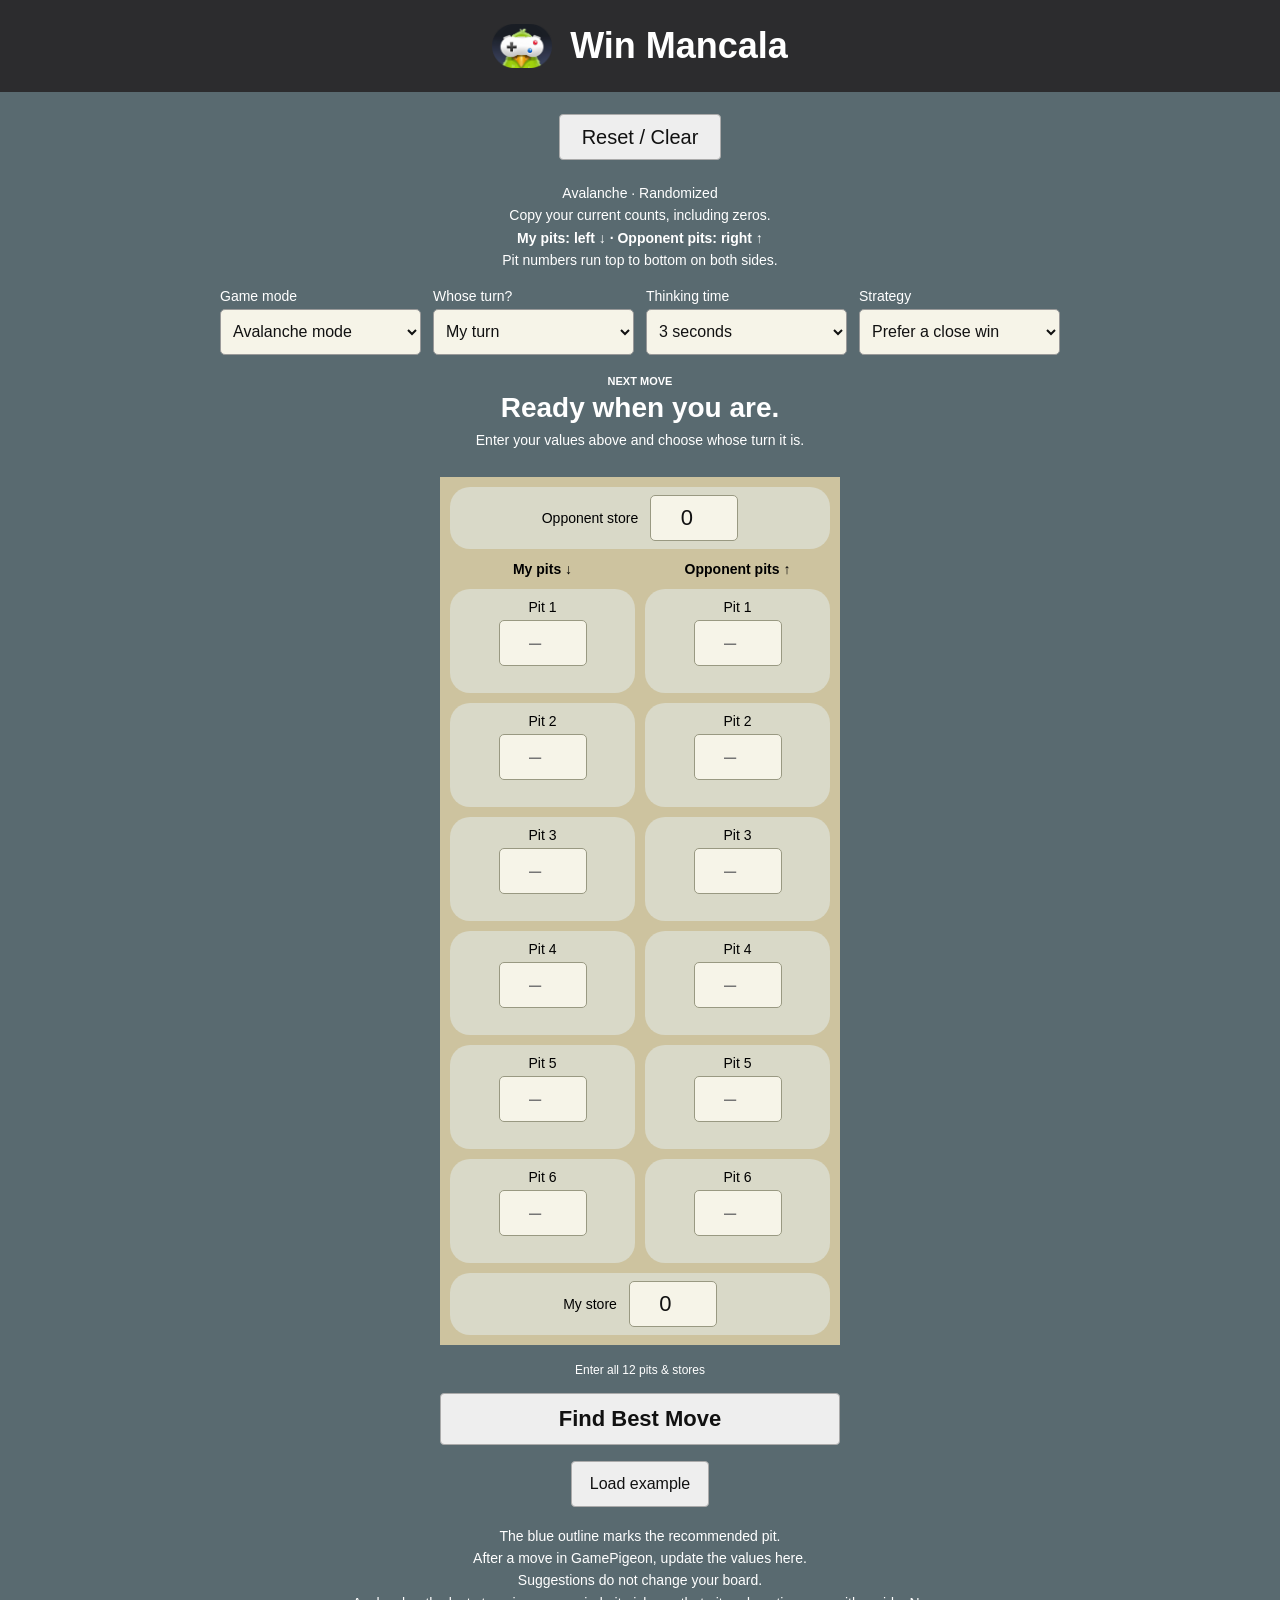
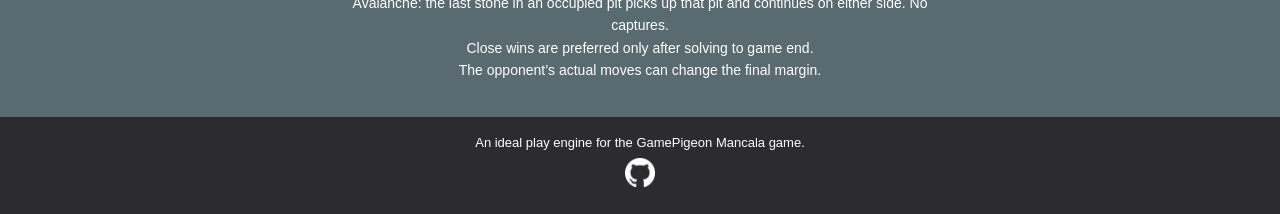
==== avalanche.html @ d8999576 "Add files via upload" ====
<!DOCTYPE html>
<html lang="en">

<head>
  <meta charset="UTF-8">
  <meta http-equiv="X-UA-Compatible" content="IE=edge">
  <meta name="viewport" content="width=device-width, initial-scale=1.0">

  <title>Win Mancala — Capture &amp; Avalanche</title>

  <link rel="stylesheet" href="style.css?v=both-1">
  <link rel="icon" href="GamePigeon.png" type="image/png">

</head>

<body>
  <header>
    <img src="GamePigeon.png" alt="GamePigeon Logo">
    <h1>Win Mancala</h1>
  </header>

  <main>

    <form id="solver-form">
      <button class="reset" id="clear" type="button">Reset / Clear</button>
      <p class="instructions"><span id="mode-name">Capture · Randomized</span><br>Copy your current counts, including zeros.<br><strong>My pits: left ↓ · Opponent pits: right ↑</strong><br>Pit numbers run top to bottom on both sides.</p>
      <div class="settings">
        <label>Game mode <select id="mode"><option value="capture">Capture mode</option><option value="avalanche" selected>Avalanche mode</option></select></label>
        <label>Whose turn? <select id="turn"><option value="0">My turn</option><option value="1">Opponent’s turn</option></select></label>
        <label>Thinking time <select id="thinking"><option value="1000">1 second</option><option value="3000" selected>3 seconds</option><option value="10000">10 seconds</option></select></label>
        <label>Strategy <select id="strategy"><option value="close" selected>Prefer a close win</option><option value="strong">Strongest winning margin</option></select></label>
      </div>
      <div class="winner" aria-live="polite" aria-atomic="true"><small id="result-label">NEXT MOVE</small><div id="result-title">Enter your board</div><p id="result-detail">Then press Find Best Move.</p><p id="search-detail"></p></div>
      <div class="board" id="board">
        <div class="endzone" id="player1"><label>Opponent store<input id="store-1" aria-label="Opponent store" type="number" inputmode="numeric" min="0" max="999" step="1" value="0" required></label></div>
        <div class="side-label">My pits ↓</div><div class="side-label">Opponent pits ↑</div>
        <div class="cup" id="0"><label id="pit-label-0">Pit 1<input id="pit-0" aria-label="My Pit 1" type="number" inputmode="numeric" min="0" max="999" step="1" placeholder="–" required></label></div>
        <div class="cup" id="1"><label id="pit-label-12">Pit 1<input id="pit-12" aria-label="Opponent Pit 1" type="number" inputmode="numeric" min="0" max="999" step="1" placeholder="–" required></label></div>
        <div class="cup" id="2"><label id="pit-label-1">Pit 2<input id="pit-1" aria-label="My Pit 2" type="number" inputmode="numeric" min="0" max="999" step="1" placeholder="–" required></label></div>
        <div class="cup" id="3"><label id="pit-label-11">Pit 2<input id="pit-11" aria-label="Opponent Pit 2" type="number" inputmode="numeric" min="0" max="999" step="1" placeholder="–" required></label></div>
        <div class="cup" id="4"><label id="pit-label-2">Pit 3<input id="pit-2" aria-label="My Pit 3" type="number" inputmode="numeric" min="0" max="999" step="1" placeholder="–" required></label></div>
        <div class="cup" id="5"><label id="pit-label-10">Pit 3<input id="pit-10" aria-label="Opponent Pit 3" type="number" inputmode="numeric" min="0" max="999" step="1" placeholder="–" required></label></div>
        <div class="cup" id="6"><label id="pit-label-3">Pit 4<input id="pit-3" aria-label="My Pit 4" type="number" inputmode="numeric" min="0" max="999" step="1" placeholder="–" required></label></div>
        <div class="cup" id="7"><label id="pit-label-9">Pit 4<input id="pit-9" aria-label="Opponent Pit 4" type="number" inputmode="numeric" min="0" max="999" step="1" placeholder="–" required></label></div>
        <div class="cup" id="8"><label id="pit-label-4">Pit 5<input id="pit-4" aria-label="My Pit 5" type="number" inputmode="numeric" min="0" max="999" step="1" placeholder="–" required></label></div>
        <div class="cup" id="9"><label id="pit-label-8">Pit 5<input id="pit-8" aria-label="Opponent Pit 5" type="number" inputmode="numeric" min="0" max="999" step="1" placeholder="–" required></label></div>
        <div class="cup" id="10"><label id="pit-label-5">Pit 6<input id="pit-5" aria-label="My Pit 6" type="number" inputmode="numeric" min="0" max="999" step="1" placeholder="–" required></label></div>
        <div class="cup" id="11"><label id="pit-label-7">Pit 6<input id="pit-7" aria-label="Opponent Pit 6" type="number" inputmode="numeric" min="0" max="999" step="1" placeholder="–" required></label></div>
        <div class="endzone" id="player0"><label>My store<input id="store-0" aria-label="My store" type="number" inputmode="numeric" min="0" max="999" step="1" value="0" required></label></div>
      </div>
      <p id="total">Enter all 12 pits</p>
      <button class="reset solve" id="solve" type="submit">Find Best Move</button>
      <div class="actions"><button id="cancel" type="button" hidden>Cancel search</button><button id="example" type="button">Load example</button></div>
      <p class="instructions">The blue outline marks the recommended pit.<br>After a move in GamePigeon, update the values here.<br>Suggestions do not change your board.<br><span id="mode-rules">Capture: the last stone in an empty own pit captures it and the occupied opposite pit.</span><br>Close wins are preferred only after solving to game end.<br>The opponent’s actual moves can change the final margin.</p>
    </form>
    <noscript>Enable JavaScript to use this solver.</noscript>

  </main>

  <footer>
    <p>An ideal play engine for the GamePigeon Mancala game.</p>
    <a href="https://github.com/ehuegler/MemeCala">
      <img class="github" src="GitHub-Mark-Light-64px.png" alt="Check out the source code on GitHub">
    </a>
  </footer>

  <script src="main.js?v=both-1"></script>

</body>

</html>
---- style.css ----
* {
  margin: 0;
}

body {
  font-family: 'Lucida Sans', 'Lucida Sans Regular', 'Lucida Grande', 'Lucida Sans Unicode', Geneva, Verdana, sans-serif;
  display: flex;
  flex-direction: column;
  min-height: 100vh;
}

header, footer {
  display: flex;
  justify-content: center;
  align-items: center;

  background-color: #2c2c2e;
  color: white;
}

header h1 {
  padding: 20px;
}

header img {
  padding: 20px;
  height: 60px;
}

footer {
  padding: 10px;
  display: flex;
  flex-direction: column;
}

.github {
  width: 30px;
  padding-top: 15px;
}

main {
  background-color: #596a70;
  color: white;
  flex-grow: 1;
  display: flex;
  flex-direction: column;
}

.reset {
  margin: 30px auto;
  font-size: 30px;
  padding: 5px 25px;
}

.board {
 background-color: #cdc39f;
 
 display: grid;
 grid-template-columns: auto auto;

 margin: 0 auto 20px auto;
}

.board > div {
  margin: 10px;
  padding: 10px;

  background-color: #d9d9c8;
  border-radius: 20px;
  color: black;

  display: flex;
  justify-content: center;
}

.endzone {
  grid-column: span 2;

}

.cup {
  min-width: 30px;
  border: solid 2px #ffffff00;
}

.suggested {
  border: solid 2px blue;
}

.winner {
  font-size: 40px;
  font-weight: 700;
  text-align: center;
  padding-bottom: 20px;
}
/* Input controls added to the original two-column board. */
* { box-sizing: border-box; }
header img { box-sizing: content-box; }
form { display: flex; flex-direction: column; width: 100%; }
.instructions { text-align: center; font-size: 13px; line-height: 1.6; margin: 0 auto 16px; padding: 0 12px; }
.settings { display: flex; justify-content: center; flex-wrap: wrap; gap: 12px; margin-bottom: 18px; }
.settings label { display: flex; flex-direction: column; gap: 5px; font-size: 13px; }
select,button { font: inherit; cursor: pointer; }
select { padding: 6px; }
.winner { font-size: 28px; padding: 0 12px 16px; }
.winner small { display: block; font-size: 11px; margin-bottom: 5px; }
.winner p { font-size: 13px; font-weight: normal; line-height: 1.5; max-width: 520px; margin: 6px auto 0; }
#search-detail { font-size: 11px; }
.board { width: 320px; max-width: calc(100% - 24px); grid-template-columns: minmax(0,1fr) minmax(0,1fr); }
.board > div { margin: 7px 10px; padding: 7px; }
.board > .side-label { background: transparent; padding: 0; font-size: 12px; font-weight: bold; text-align: center; margin-bottom: 0; }
.cup label,.endzone label { display: flex; flex-direction: column; align-items: center; gap: 4px; font-size: 12px; width: 100%; }
input { width: 72px; max-width: 100%; background: #f6f4e8; border: 1px solid #999982; border-radius: 5px; text-align: center; font: inherit; font-size: 20px; padding: 4px; color: #111; }
.endzone label { flex-direction: row; justify-content: center; gap: 12px; }
.cup:has(.suggested) { border-color: blue; }
.cup .suggested { border: 0; color: #00008b; font-weight: bold; }
.cup .suggested::after { content: 'MOVE'; font-size: 10px; }
input:focus,select:focus,button:focus-visible { outline: 3px solid #1435bf; outline-offset: 2px; }
#total { text-align: center; font-size: 12px; }
.solve { margin: 16px auto; font-size: 24px; }
.actions { display: flex; gap: 12px; justify-content: center; margin-bottom: 18px; }
.actions button { padding: 5px 10px; }
[hidden] { display: none !important; }
button:disabled { cursor: wait; }
footer p { text-align: center; font-size: 13px; }
@media (max-width: 420px) { header h1 { font-size: 26px; padding: 12px; } header img { height: 48px; padding: 12px; } .reset { margin-top: 20px; } }

/* Responsive sizing keeps the original vertical board on every screen. */
html { -webkit-text-size-adjust: 100%; }
body { min-height: 100svh; }
header { padding: 16px max(12px,env(safe-area-inset-left)); gap: 18px; }
header img { padding: 0; width: 60px; height: 60px; object-fit: contain; }
header h1 { padding: 0; font-size: clamp(24px,5vw,36px); }
main { padding: 0 max(12px,env(safe-area-inset-right)) 20px max(12px,env(safe-area-inset-left)); }
form { width: 100%; max-width: 880px; margin: 0 auto; min-width: 0; }
.instructions { max-width: 600px; padding: 0; font-size: 14px; overflow-wrap: anywhere; }
.settings { display: grid; grid-template-columns: repeat(3,minmax(0,1fr)); width: 100%; max-width: 650px; margin: 0 auto 20px; gap: 12px; }
.settings label { min-width: 0; font-size: 14px; }
select { width: 100%; min-width: 0; min-height: 46px; font-size: 16px; border: 1px solid #999; border-radius: 5px; background: #f6f4e8; color: #111; padding: 8px; }
button { min-height: 46px; touch-action: manipulation; color: #111; background: #eee; border: 1px solid #aaa; border-radius: 4px; }
.reset { margin: 22px auto; font-size: 20px; padding: 10px 22px; max-width: 100%; }
.winner { width: 100%; padding: 0 0 20px; overflow-wrap: anywhere; scroll-margin-top: 20px; }
.winner p { font-size: 14px; }
#search-detail { font-size: 12px; }
.board { width: 400px; max-width: 100%; padding: 10px; gap: 10px; margin-bottom: 18px; }
.board > div { margin: 0; padding: 8px; min-width: 0; }
.board > .side-label { margin: 0; padding: 2px 0; font-size: 14px; }
.cup label { font-size: 14px; gap: 5px; }
.cup label::after { content: '\00a0'; display: block; font-size: 10px; line-height: 12px; min-height: 12px; }
.cup .suggested::after { content: 'MOVE'; }
input { width: 88px; min-height: 46px; font-size: 22px; padding: 7px; }
.endzone label { font-size: 14px; gap: 12px; }
.solve { width: min(400px,100%); font-size: 22px; font-weight: 700; margin: 16px auto; padding: 12px; }
.actions { flex-wrap: wrap; gap: 12px; }
.actions button { padding: 10px 18px; font-size: 16px; }
footer { padding: 18px 12px max(18px,env(safe-area-inset-bottom)); }
footer a { display: flex; min-width: 46px; min-height: 46px; align-items: center; justify-content: center; }
.github { padding-top: 0; width: 30px; }
@media (max-width: 600px) {
  header { gap: 12px; padding-top: 14px; padding-bottom: 14px; }
  header img { width: 48px; height: 48px; }
  .settings { grid-template-columns: repeat(2,minmax(0,1fr)); max-width: 400px; }
  .settings label:last-child { grid-column: 1 / -1; }
  .board { width: 360px; padding: 8px; gap: 8px; }
  .winner { font-size: 26px; }
  .instructions { font-size: 13px; line-height: 1.7; }
}
@media (max-width: 350px) {
  .board { padding: 6px; gap: 6px; }
  .board > div { padding: 6px; }
  .board > .side-label { font-size: 12px; }
  .endzone label { font-size: 13px; gap: 8px; }
  .endzone input { width: 72px; }
}

/* Four settings: retain equal columns on desktop and two rows on phones. */
.settings { grid-template-columns: repeat(4,minmax(0,1fr)); max-width: 840px; }
@media(max-width: 700px) {
  .settings { grid-template-columns: repeat(2,minmax(0,1fr)); max-width: 440px; }
  .settings label:last-child { grid-column: 1 / -1; }
}
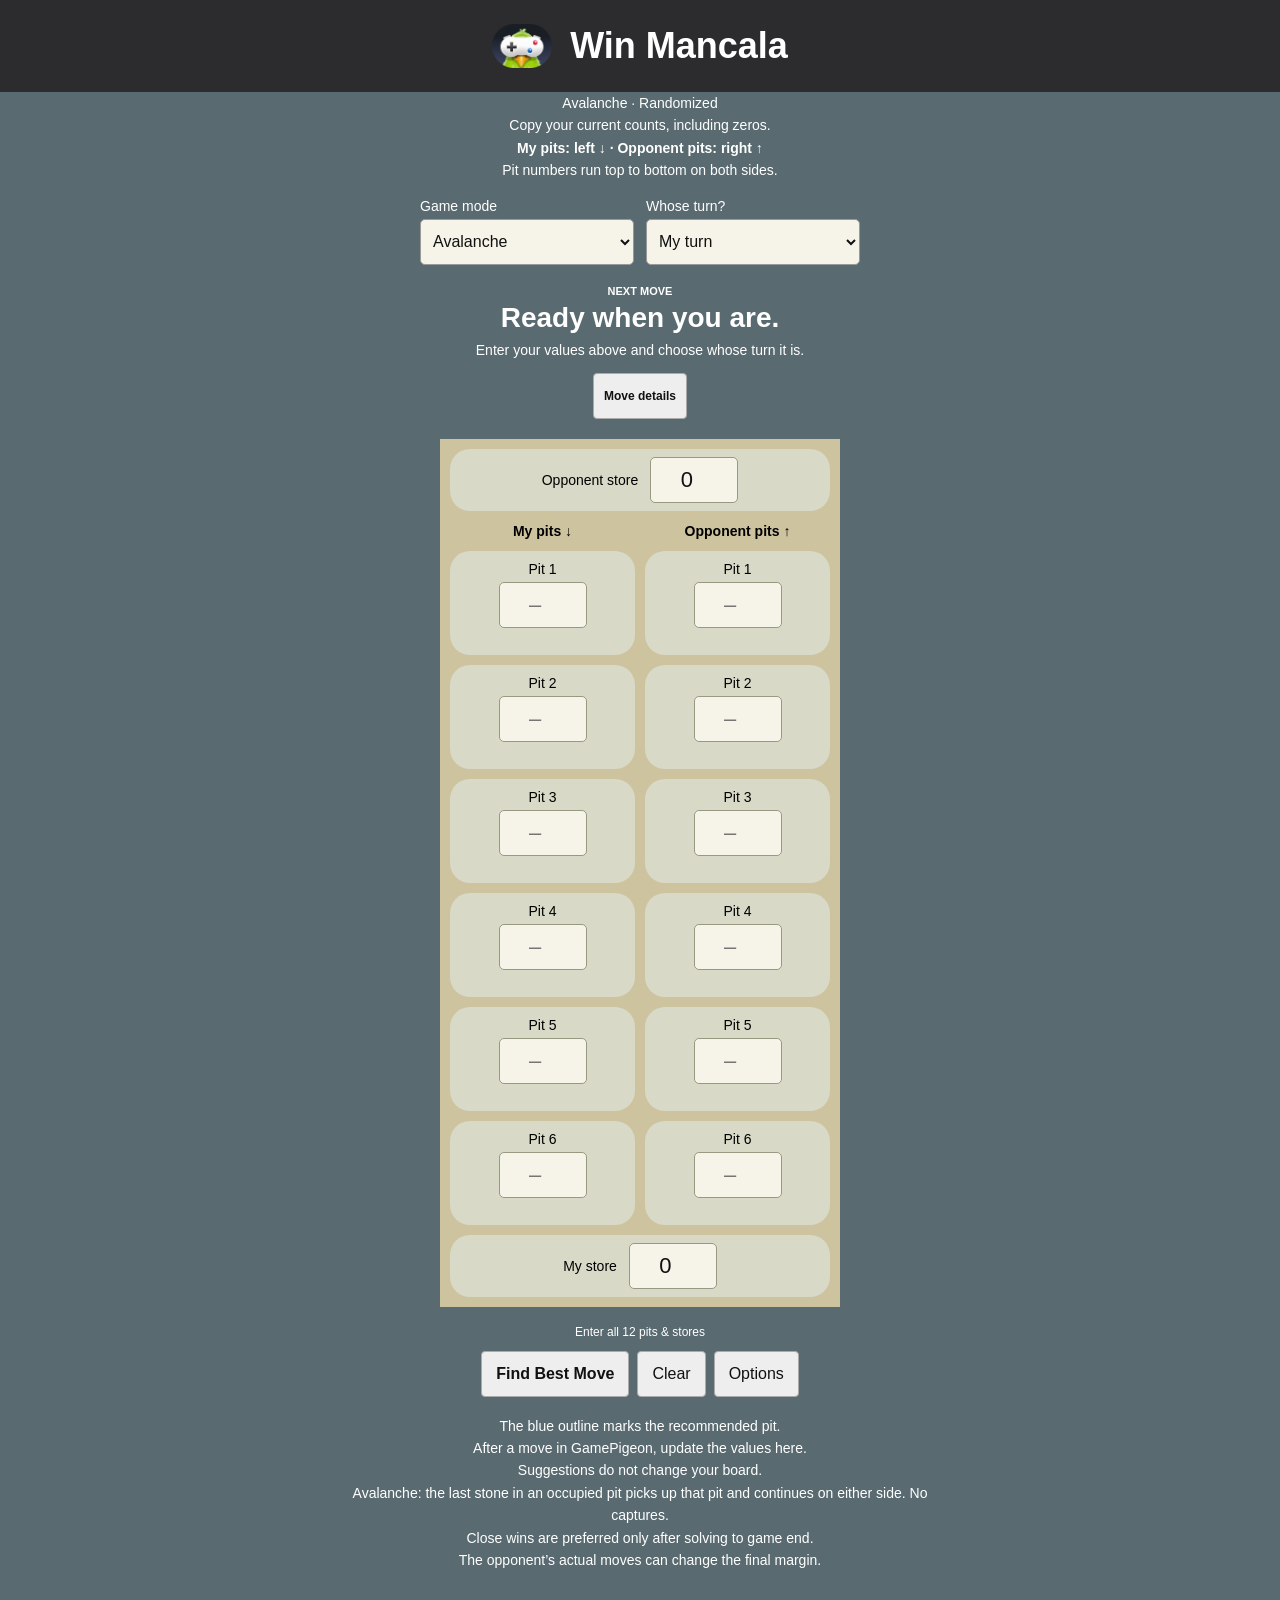
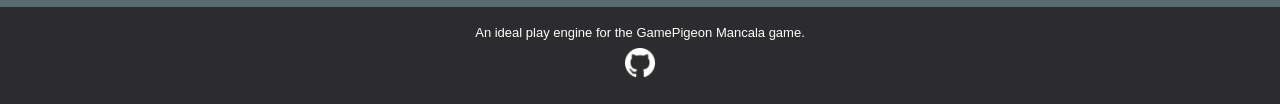
==== commit e5b1e739: "Fit full mobile board on screen and move extra settings into dialogs" ====
--- a/avalanche.html
+++ b/avalanche.html
@@ -8,7 +8,7 @@
 
   <title>Win Mancala — Capture &amp; Avalanche</title>
 
-  <link rel="stylesheet" href="style.css?v=both-1">
+  <link rel="stylesheet" href="style.css?v=compact-1">
   <link rel="icon" href="GamePigeon.png" type="image/png">
 
 </head>
@@ -22,15 +22,13 @@
   <main>
 
     <form id="solver-form">
-      <button class="reset" id="clear" type="button">Reset / Clear</button>
       <p class="instructions"><span id="mode-name">Capture · Randomized</span><br>Copy your current counts, including zeros.<br><strong>My pits: left ↓ · Opponent pits: right ↑</strong><br>Pit numbers run top to bottom on both sides.</p>
       <div class="settings">
-        <label>Game mode <select id="mode"><option value="capture">Capture mode</option><option value="avalanche" selected>Avalanche mode</option></select></label>
-        <label>Whose turn? <select id="turn"><option value="0">My turn</option><option value="1">Opponent’s turn</option></select></label>
-        <label>Thinking time <select id="thinking"><option value="1000">1 second</option><option value="3000" selected>3 seconds</option><option value="10000">10 seconds</option></select></label>
-        <label>Strategy <select id="strategy"><option value="close" selected>Prefer a close win</option><option value="strong">Strongest winning margin</option></select></label>
+        <label>Game mode <select id="mode"><option value="capture">Capture</option><option value="avalanche" selected>Avalanche</option></select></label>
+        <label>Whose turn? <select id="turn"><option value="0">My turn</option><option value="1">Opponent</option></select></label>
+
       </div>
-      <div class="winner" aria-live="polite" aria-atomic="true"><small id="result-label">NEXT MOVE</small><div id="result-title">Enter your board</div><p id="result-detail">Then press Find Best Move.</p><p id="search-detail"></p></div>
+      <div class="winner" aria-live="polite" aria-atomic="true"><small id="result-label">NEXT MOVE</small><div id="result-title">Enter your board</div><p id="result-detail">Then press Find Best Move.</p><p id="search-detail"></p><button id="result-more" type="button">Move details</button></div>
       <div class="board" id="board">
         <div class="endzone" id="player1"><label>Opponent store<input id="store-1" aria-label="Opponent store" type="number" inputmode="numeric" min="0" max="999" step="1" value="0" required></label></div>
         <div class="side-label">My pits ↓</div><div class="side-label">Opponent pits ↑</div>
@@ -49,8 +47,29 @@
         <div class="endzone" id="player0"><label>My store<input id="store-0" aria-label="My store" type="number" inputmode="numeric" min="0" max="999" step="1" value="0" required></label></div>
       </div>
       <p id="total">Enter all 12 pits</p>
-      <button class="reset solve" id="solve" type="submit">Find Best Move</button>
-      <div class="actions"><button id="cancel" type="button" hidden>Cancel search</button><button id="example" type="button">Load example</button></div>
+      <div class="toolbar">
+        <button class="reset solve" id="solve" type="submit">Find Best Move</button>
+        <button id="clear" type="button">Clear</button>
+        <button id="options" type="button">Options</button>
+        <button id="cancel" type="button" hidden>Cancel</button>
+      </div>
+      <dialog id="options-dialog" aria-labelledby="options-title">
+        <h2 id="options-title">Options &amp; help</h2>
+        <div class="dialog-settings">
+        <label>Thinking time <select id="thinking"><option value="1000">1 second</option><option value="3000" selected>3 seconds</option><option value="10000">10 seconds</option></select></label>
+        <label>Strategy <select id="strategy"><option value="close" selected>Prefer a close win</option><option value="strong">Strongest winning margin</option></select></label>
+        </div>
+        <p>Copy every pit, including zeros. My pits are on the left, opponent pits on the right. Both columns run from Pit 1 at the top to Pit 6 at the bottom.</p>
+        <p>The blue outline marks the recommended move. Update the board after each move in GamePigeon.</p>
+        <p id="help-rules"></p>
+        <p>Close wins are preferred only in fully solved positions. No win or exact margin is guaranteed.</p>
+        <button id="example" type="button">Load example</button>
+        <button id="close-options" type="button">Done</button>
+      </dialog>
+      <dialog id="details-dialog" aria-labelledby="details-title">
+        <h2 id="details-title">Move details</h2><p id="details-outcome"></p><p id="details-search"></p>
+        <button id="close-details" type="button">Done</button>
+      </dialog>
       <p class="instructions">The blue outline marks the recommended pit.<br>After a move in GamePigeon, update the values here.<br>Suggestions do not change your board.<br><span id="mode-rules">Capture: the last stone in an empty own pit captures it and the occupied opposite pit.</span><br>Close wins are preferred only after solving to game end.<br>The opponent’s actual moves can change the final margin.</p>
     </form>
     <noscript>Enable JavaScript to use this solver.</noscript>
@@ -64,7 +83,7 @@
     </a>
   </footer>
 
-  <script src="main.js?v=both-1"></script>
+  <script src="main.js?v=compact-1"></script>
 
 </body>
 
--- a/style.css
+++ b/style.css
@@ -179,3 +179,49 @@
   .settings { grid-template-columns: repeat(2,minmax(0,1fr)); max-width: 440px; }
   .settings label:last-child { grid-column: 1 / -1; }
 }
+
+/* Compact game controls; optional settings and explanations open in a dialog. */
+.settings { grid-template-columns: repeat(2,minmax(0,1fr)); max-width: 440px; }
+.settings label:last-child { grid-column: auto; }
+.toolbar { display: flex; flex-wrap: wrap; justify-content: center; gap: 8px; margin: 12px 0 18px; }
+.toolbar button { padding: 8px 14px; font-size: 16px; }
+.toolbar .solve { margin: 0; width: auto; }
+#result-more { font-size: 12px; margin-top: 6px; padding: 4px 10px; }
+dialog { margin: auto; width: min(460px,calc(100% - 24px)); max-height: calc(100svh - 32px); overflow-y: auto; border: 1px solid #999; border-radius: 12px; padding: 20px; background: #f6f4e8; color: #111; }
+dialog::backdrop { background: #0009; }
+dialog h2 { font-size: 20px; margin-bottom: 14px; }
+dialog p { font-size: 14px; line-height: 1.6; margin: 12px 0; }
+dialog button { padding: 8px 14px; margin: 4px; }
+.dialog-settings { display: grid; gap: 14px; }
+.dialog-settings label { display: grid; gap: 5px; font-size: 14px; }
+@media (max-width:700px), (max-height:600px) {
+  body { height: 100svh; min-height: 0; }
+  header { height: 38px; flex: 0 0 38px; padding: 4px 10px; gap: 8px; }
+  header img { height: 28px; width: 28px; }
+  header h1 { font-size: 20px; }
+  main { flex: 1; min-height: 0; padding: 4px max(8px,env(safe-area-inset-right)) max(4px,env(safe-area-inset-bottom)) max(8px,env(safe-area-inset-left)); }
+  #solver-form { height: 100%; display: grid; grid-template-rows: 54px minmax(0,1fr) 64px 14px 42px; gap: 4px; max-width: 440px; }
+  #solver-form > .instructions, footer { display: none; }
+  .settings { grid-row: 1; max-width: none; margin: 0; gap: 8px; }
+  .settings label { font-size: 11px; gap: 2px; }
+  .settings select { min-height: 0; height: 34px; padding: 3px 5px; font-size: 16px; }
+  .board { grid-row: 2; height: 100%; min-height: 0; width: 100%; max-width: none; margin: 0; padding: 5px; gap: 4px 6px; grid-template-rows: 34px 16px repeat(6,minmax(0,1fr)) 34px; }
+  .board > div { padding: 2px 5px; margin: 0; border-radius: 12px; min-height: 0; }
+  .board > .side-label { padding: 0; font-size: 11px; line-height: 16px; }
+  .cup label { flex-direction: row; justify-content: space-between; gap: 4px; height: 100%; font-size: 12px; }
+  .cup label::after { display: none; }
+  .cup input { width: 60%; height: 100%; min-height: 0; padding: 0 3px; font-size: 20px; }
+  .endzone label { font-size: 12px; gap: 10px; }
+  .endzone input { width: 72px; height: 28px; min-height: 0; padding: 0 3px; font-size: 18px; }
+  .winner { grid-row: 3; display: grid; grid-template-columns: minmax(0,1fr) auto; grid-template-rows: 16px 26px 20px; align-items: center; column-gap: 6px; min-height: 0; padding: 0; text-align: left; }
+  .winner small { grid-column: 1; margin: 0; font-size: 10px; white-space: nowrap; }
+  #result-title { grid-column: 1; grid-row: 2; font-size: 20px; line-height: 24px; white-space: nowrap; overflow: hidden; text-overflow: ellipsis; }
+  .winner #result-detail { grid-column: 1/-1; grid-row: 3; font-size: 11px; line-height: 18px; margin: 0; max-width: none; overflow: hidden; white-space: nowrap; text-overflow: ellipsis; }
+  .winner #search-detail { display: none; }
+  #result-more { grid-column: 2; grid-row: 1/3; min-height: 34px; height: 34px; padding: 4px 6px; margin: 0; font-size: 11px; }
+  #total { grid-row: 4; font-size: 10px; line-height: 14px; }
+  .toolbar { grid-row: 5; display: flex; flex-wrap: nowrap; min-height: 0; margin: 0; gap: 5px; }
+  .toolbar button { min-height: 0; height: 42px; font-size: 13px; padding: 4px 8px; }
+  .toolbar .solve { flex: 1; font-size: 15px; }
+  #cancel { background: #f4d8b6; }
+}
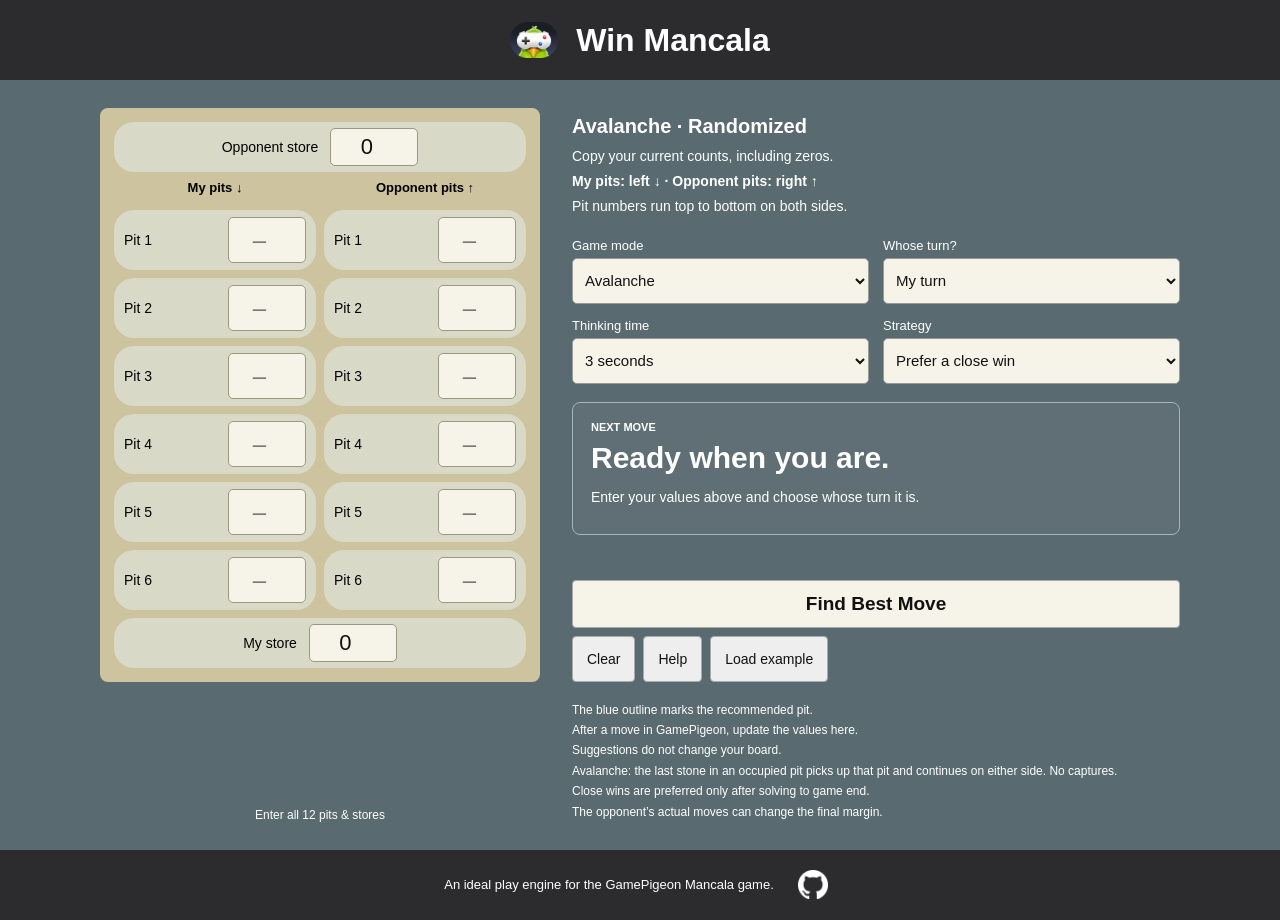
==== commit 2504c385: "Add dedicated desktop board and settings workspace" ====
--- a/avalanche.html
+++ b/avalanche.html
@@ -8,7 +8,7 @@
 
   <title>Win Mancala — Capture &amp; Avalanche</title>
 
-  <link rel="stylesheet" href="style.css?v=compact-1">
+  <link rel="stylesheet" href="style.css?v=desktop-1">
   <link rel="icon" href="GamePigeon.png" type="image/png">
 
 </head>
@@ -83,8 +83,9 @@
     </a>
   </footer>
 
-  <script src="main.js?v=compact-1"></script>
+  <script src="main.js?v=desktop-1"></script>
 
 </body>
 
 </html>
+
--- a/style.css
+++ b/style.css
@@ -194,7 +194,7 @@
 dialog button { padding: 8px 14px; margin: 4px; }
 .dialog-settings { display: grid; gap: 14px; }
 .dialog-settings label { display: grid; gap: 5px; font-size: 14px; }
-@media (max-width:700px), (max-height:600px) {
+@media (max-width:700px) {
   body { height: 100svh; min-height: 0; }
   header { height: 38px; flex: 0 0 38px; padding: 4px 10px; gap: 8px; }
   header img { height: 28px; width: 28px; }
@@ -225,3 +225,36 @@
   .toolbar .solve { flex: 1; font-size: 15px; }
   #cancel { background: #f4d8b6; }
 }
+
+/* Desktop workspace: board on the left, controls and complete result on the right. */
+@media (min-width:701px) {
+  header { padding: 16px 24px; }
+  header img { width: 48px; height: 48px; }
+  header h1 { font-size: 32px; }
+  main { padding: 28px 24px; }
+  #solver-form { display: grid; max-width: 1080px; grid-template-columns: minmax(300px,440px) minmax(280px,1fr); grid-template-rows: auto auto minmax(160px,1fr) auto auto auto; align-content: start; align-items: start; gap: 18px 32px; }
+  #solver-form > .instructions:first-child { grid-column: 2; grid-row: 1; margin: 0; text-align: left; padding: 0; font-size: 14px; line-height: 1.8; }
+  #mode-name { font-size: 20px; font-weight: bold; }
+  .board { grid-column: 1; grid-row: 1/6; width: 100%; max-width: none; padding: 14px; gap: 8px; margin: 0; grid-template-rows: 50px 22px repeat(6,60px) 50px; border-radius: 8px; }
+  .board > div { margin: 0; padding: 6px 8px; }
+  .board > .side-label { font-size: 13px; padding: 0; margin: 0; }
+  .cup label { position: relative; height: 100%; flex-direction: row; justify-content: space-between; font-size: 14px; }
+  .cup label::after { display: none; }
+  .cup .suggested::after { display: block; position: absolute; bottom: -12px; left: 2px; min-height: 0; line-height: 12px; font-size: 9px; padding: 1px 4px; background: blue; color: white; border-radius: 3px; }
+  .cup input { width: 78px; height: 46px; min-height: 46px; padding: 5px; font-size: 24px; }
+  .endzone input { min-height: 38px; height: 38px; padding: 3px; }
+  .settings { grid-column: 2; grid-row: 2; max-width: none; margin: 0; grid-template-columns: repeat(2,minmax(0,1fr)); gap: 14px; }
+  .settings label { font-size: 13px; }
+  .settings select { font-size: 15px; }
+  .winner { grid-column: 2; grid-row: 3; text-align: left; padding: 18px; border: 1px solid #a5b6b8; border-radius: 8px; background: #ffffff09; }
+  #result-title { font-size: 30px; margin: 8px 0 12px; }
+  .winner p { margin: 8px 0; font-size: 14px; max-width: none; }
+  #search-detail { font-size: 12px; }
+  #result-more { display: none; }
+  .toolbar { grid-column: 2; grid-row: 4; margin: 0; justify-content: flex-start; }
+  .toolbar .solve { width: 100%; font-size: 19px; min-height: 48px; background: #f6f4e8; }
+  .toolbar button { font-size: 14px; }
+  #total { grid-column: 1; grid-row: 6; margin-top: -10px; }
+  #solver-form > .instructions:last-child { grid-column: 2; grid-row: 5/7; margin: 0; text-align: left; font-size: 12px; line-height: 1.7; }
+  footer { padding: 12px; flex-direction: row; gap: 16px; }
+}
